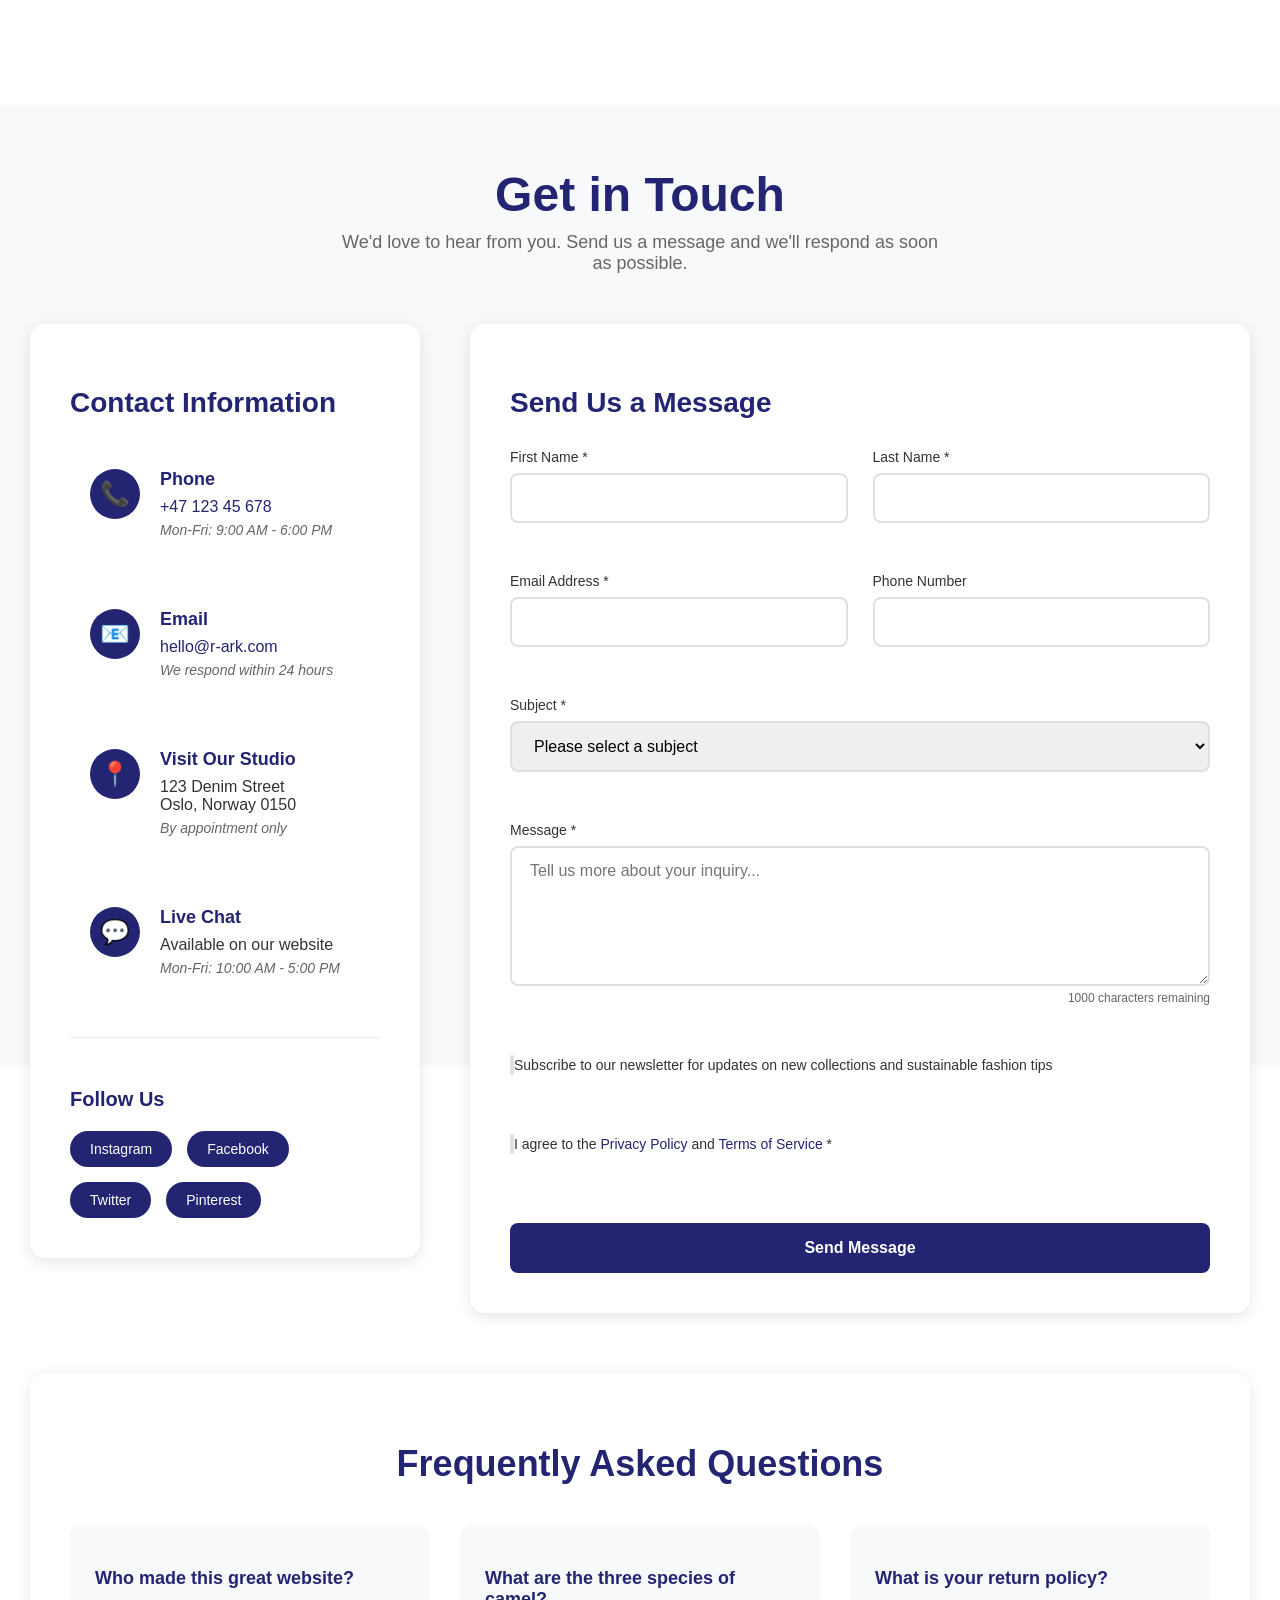
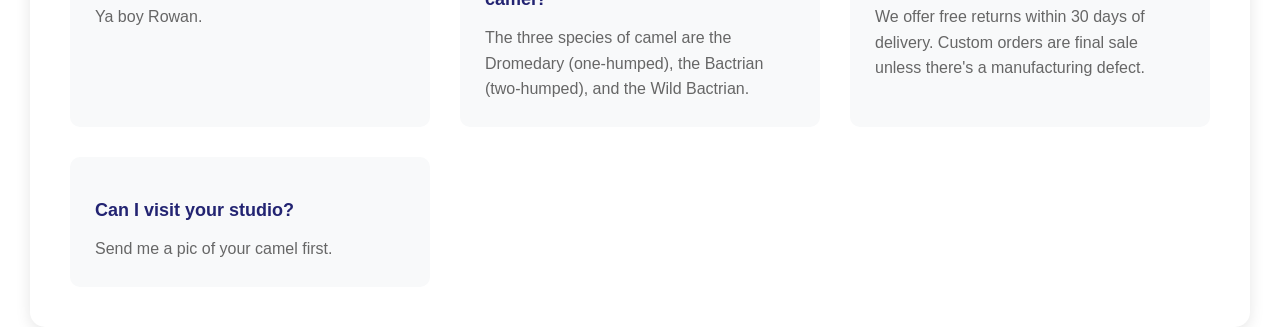
==== pages/contact.html @ 7f6db02d "Reorganize project structure and add comprehensive README - Moved CSS files to css/ directory - Move" ====
<!DOCTYPE html>
<html lang="en">
<head>
	<meta charset="UTF-8">
	<meta name="viewport" content="width=device-width, initial-scale=1.0">
	<title>Contact Us - R-Ark</title>
	<link rel="stylesheet" href="../css/styles.css">
	<link rel="stylesheet" href="../css/contact.css">
</head>
<body>
	<header>
		<div class="logo">R-Ark</div>
		<nav>
			<a href="create-yours.html">Create Yours</a>
			<a href="gallery.html">Gallery</a>
			<a href="../index.html">Our Story</a>
			<a href="materials.html">Materials</a>
			<a href="contact.html" class="active">Contact Us</a>
		</nav>
	</header>
	
	<main class="contact-container">
		<div class="page-header">
			<h1>Get in Touch</h1>
			<p>We'd love to hear from you. Send us a message and we'll respond as soon as possible.</p>
		</div>
		
		<div class="contact-content">
			<div class="contact-info">
				<div class="info-section">
					<h2>Contact Information</h2>
					
					<div class="contact-item">
						<div class="contact-icon">📞</div>
						<div class="contact-details">
							<h3>Phone</h3>
							<p><a href="tel:+4712345678">+47 123 45 678</a></p>
							<span class="availability">Mon-Fri: 9:00 AM - 6:00 PM</span>
						</div>
					</div>
					
					<div class="contact-item">
						<div class="contact-icon">📧</div>
						<div class="contact-details">
							<h3>Email</h3>
							<p><a href="mailto:hello@r-ark.com">hello@r-ark.com</a></p>
							<span class="availability">We respond within 24 hours</span>
						</div>
					</div>
					
					<div class="contact-item">
						<div class="contact-icon">📍</div>
						<div class="contact-details">
							<h3>Visit Our Studio</h3>
							<p>123 Denim Street<br>Oslo, Norway 0150</p>
							<span class="availability">By appointment only</span>
						</div>
					</div>
					
					<div class="contact-item">
						<div class="contact-icon">💬</div>
						<div class="contact-details">
							<h3>Live Chat</h3>
							<p>Available on our website</p>
							<span class="availability">Mon-Fri: 10:00 AM - 5:00 PM</span>
						</div>
					</div>
				</div>
				
				<div class="social-section">
					<h3>Follow Us</h3>
					<div class="social-links">
						<a href="#" class="social-link">Instagram</a>
						<a href="#" class="social-link">Facebook</a>
						<a href="#" class="social-link">Twitter</a>
						<a href="#" class="social-link">Pinterest</a>
					</div>
				</div>
			</div>
			
			<div class="contact-form-section">
				<h2>Send Us a Message</h2>
				<form class="contact-form" id="contactForm">
					<div class="form-row">
						<div class="form-group">
							<label for="firstName">First Name *</label>
							<input type="text" id="firstName" name="firstName" required>
						</div>
						<div class="form-group">
							<label for="lastName">Last Name *</label>
							<input type="text" id="lastName" name="lastName" required>
						</div>
					</div>
					
					<div class="form-row">
						<div class="form-group">
							<label for="email">Email Address *</label>
							<input type="email" id="email" name="email" required>
						</div>
						<div class="form-group">
							<label for="phone">Phone Number</label>
							<input type="tel" id="phone" name="phone">
						</div>
					</div>
					
					<div class="form-group full-width">
						<label for="subject">Subject *</label>
						<select id="subject" name="subject" required>
							<option value="">Please select a subject</option>
							<option value="custom-order">Custom Order Inquiry</option>
							<option value="product-question">Product Question</option>
							<option value="sizing-help">Sizing Help</option>
							<option value="shipping">Shipping & Returns</option>
							<option value="wholesale">Wholesale Inquiry</option>
							<option value="press">Press & Media</option>
							<option value="sustainability">Sustainability Questions</option>
							<option value="general">General Inquiry</option>
							<option value="other">Other</option>
						</select>
					</div>
					
					<div class="form-group full-width">
						<label for="message">Message *</label>
						<textarea id="message" name="message" rows="6" placeholder="Tell us more about your inquiry..." required></textarea>
					</div>
					
					<div class="form-group full-width">
						<label class="checkbox-label">
							<input type="checkbox" id="newsletter" name="newsletter">
							<span class="checkmark"></span>
							Subscribe to our newsletter for updates on new collections and sustainable fashion tips
						</label>
					</div>
					
					<div class="form-group full-width">
						<label class="checkbox-label required">
							<input type="checkbox" id="privacy" name="privacy" required>
							<span class="checkmark"></span>
							I agree to the <a href="#" target="_blank">Privacy Policy</a> and <a href="#" target="_blank">Terms of Service</a> *
						</label>
					</div>
					
					<button type="submit" class="submit-btn">
						<span class="btn-text">Send Message</span>
						<span class="btn-loading">Sending...</span>
					</button>
				</form>
				
				<div class="form-success" id="formSuccess">
					<div class="success-icon">✅</div>
					<h3>Message Sent Successfully!</h3>
					<p>Thank you for contacting us. We'll get back to you within 24 hours.</p>
				</div>
			</div>
		</div>
		
		<div class="faq-section">
			<h2>Frequently Asked Questions</h2>
			<div class="faq-grid">
				<div class="faq-item">
					<h3>Who made this great website?</h3>
					<p>Ya boy Rowan.</p>
				</div>
				<div class="faq-item">
					<h3>What are the three species of camel?</h3>
					<p>The three species of camel are the Dromedary (one-humped), the Bactrian (two-humped), and the Wild Bactrian.</p>
				</div>
				<div class="faq-item">
					<h3>What is your return policy?</h3>
					<p>We offer free returns within 30 days of delivery. Custom orders are final sale unless there's a manufacturing defect.</p>
				</div>
				<div class="faq-item">
					<h3>Can I visit your studio?</h3>
					<p>Send me a pic of your camel first.</p>
				</div>
			</div>
		</div>
	</main>
	
	<script src="../js/contact.js"></script>
</body>
</html>
---- css/styles.css ----
html, body {
    height: 100%;
    margin: 0;
    padding: 0;
    font-family: 'Arial', sans-serif;
}

body {
    margin: 0;
    padding: 0;
    display: flex;
    flex-direction: column;
}

header {
	background: url('resources/d3.jpg');
	background-size: contain;
	padding: 20px;
	display: flex;
	justify-content: space-between;
	align-items: center;
}

header .logo {
	font-size: 56px;
    padding-left: 20px;
	color: white;
}

nav {
	display: flex;
	gap: 30px;
}

nav a {
	color: white;
	text-transform: uppercase;
	font-size: 24px;
	text-decoration: none;
	transition: all 0.3s ease;
}

nav a.active {
	text-decoration: underline;
	font-weight: bold;
}

.main-content {
	background-color: #d3e0e9;
	display: grid;
	grid-template-columns: 4fr 1fr;
    height: 100%;
	padding: 20px;
}

.main-content .left-column {
	color: #232472;
    padding-left: 36px;
	font-size: 16px;
	line-height: 1.5em;
    width: 80%;
}

.main-content .right-column {
	display: flex;
	justify-content: center;
	align-items: center;
	background-color: #001f3f;
	color: white;
	width: 80%;
	font-family: 'Cursive', sans-serif;
}

.testimonials {
	background: url('resources/d3.jpg');
	background-size: contain;
	padding: 20px;
	padding-bottom: 40px;
	overflow: visible; /* Ensure nothing spills out */
}

.testimonials h2 {
	font-size: 48px;
    padding-left: 20px;
	color: white;
	font-weight: bold;
	text-align: left;
	margin-bottom: 30px;
}

.testimonials-container {
	width: 100%;
	overflow: hidden;
	position: relative;
	height: 220px; /* Increased height to properly fit testimonial cards */
	margin-bottom: 20px;
}

.testimonial-grid {
	display: flex;
	flex-direction: row;
	gap: 20px;
	height: 140px;
	position: absolute;
	left: 0;
	animation: scroll 30s linear infinite;
	top: 20px; /* Add space from the top */
}

.testimonial-card {
	background-color: #a2b4eedc;
	padding: 25px;
    height: 140px;
	border-radius: 50px;
	width: 300px;
	flex-shrink: 0;
	margin: 0 10px; /* Add consistent margin between cards */
	box-sizing: border-box;
	display: flex;
	flex-direction: column;
	justify-content: center;
}

.testimonial-card .user-name {
	font-weight: bold;
	color: black;
	font-size: 16px;
	margin-bottom: 3px;
}

.testimonial-card .star-rating {
	color: #ffc107;
	font-size: 14px;
	margin-bottom: 3px;
}

.testimonial-card .date {
	font-size: 12px;
	color: gray;
	margin-bottom: 5px;
}

.testimonial-card .body-text {
	color: #333;
	font-size: 14px;
	line-height: 1.4;
	overflow: hidden;
	text-overflow: ellipsis;
	display: -webkit-box;
	-webkit-line-clamp: 3;
	line-clamp: 3;
	-webkit-box-orient: vertical;
}

@keyframes scroll {
	0% { transform: translateX(0); }
	100% { transform: translateX(calc(-1 * var(--total-width, 100%))); }
}

/* Hide scrollbars */
.testimonial-grid::-webkit-scrollbar,
.testimonials-container::-webkit-scrollbar {
	display: none;
}

/* Add Testimonial Section */
.add-testimonial-section {
	background-color: #f8f9fa;
	padding: 60px 20px;
	margin-top: 20px;
	border-top: 5px solid #232472;
}

.add-testimonial-container {
	max-width: 800px;
	margin: 0 auto;
}

.add-testimonial-section h2 {
	color: #232472;
	font-size: 36px;
	margin-bottom: 30px;
	text-align: center;
}

.testimonial-form {
	background: white;
	padding: 40px;
	border-radius: 15px;
	box-shadow: 0 10px 30px rgba(0,0,0,0.1);
}

.form-group {
	margin-bottom: 25px;
}

.form-group label {
	display: block;
	color: #232472;
	font-weight: bold;
	margin-bottom: 8px;
	font-size: 18px;
}

.form-group input, 
.form-group textarea {
	width: 100%;
	padding: 12px 15px;
	border: 2px solid #dee2e6;
	border-radius: 8px;
	font-size: 16px;
	transition: border-color 0.3s;
}

.form-group input:focus, 
.form-group textarea:focus {
	border-color: #a2b4ee;
	outline: none;
}

.star-input {
	display: flex;
	gap: 10px;
	font-size: 24px;
	cursor: pointer;
}

.star-input .star {
	color: #d1d5db;
	transition: color 0.2s;
}

.star-input .star.active,
.star-input .star:hover,
.star-input .star:hover ~ .star {
	color: #ffc107;
}

.submit-btn {
	background-color: #232472;
	color: white;
	border: none;
	border-radius: 8px;
	padding: 15px 30px;
	font-size: 18px;
	font-weight: bold;
	cursor: pointer;
	transition: background-color 0.3s;
	display: block;
	width: 100%;
	margin-top: 10px;
}

.submit-btn:hover {
	background-color: #1a1b5d;
}
---- css/contact.css ----
/* Contact Page Styles */

.contact-container {
    padding: 30px;
    background-color: #f8f9fa;
    min-height: 100vh;
}

.page-header {
    text-align: center;
    margin-bottom: 50px;
}

.page-header h1 {
    color: #232472;
    font-size: 48px;
    margin-bottom: 10px;
    font-weight: bold;
}

.page-header p {
    color: #666;
    font-size: 18px;
    margin: 0;
    max-width: 600px;
    margin: 0 auto;
}

/* Contact Content Layout */
.contact-content {
    display: grid;
    grid-template-columns: 1fr 2fr;
    gap: 50px;
    margin-bottom: 60px;
    max-width: 1400px;
    margin-left: auto;
    margin-right: auto;
}

/* Contact Info Section */
.contact-info {
    background-color: white;
    border-radius: 15px;
    padding: 40px;
    box-shadow: 0 4px 15px rgba(0, 0, 0, 0.1);
    height: fit-content;
}

.info-section h2 {
    color: #232472;
    font-size: 28px;
    margin-bottom: 30px;
    font-weight: bold;
}

.contact-item {
    display: flex;
    align-items: flex-start;
    gap: 20px;
    margin-bottom: 30px;
    padding: 20px;
    border-radius: 10px;
    transition: background-color 0.3s ease;
}

.contact-item:hover {
    background-color: #f8f9fa;
}

.contact-icon {
    font-size: 24px;
    background-color: #232472;
    color: white;
    width: 50px;
    height: 50px;
    border-radius: 50%;
    display: flex;
    align-items: center;
    justify-content: center;
    flex-shrink: 0;
}

.contact-details h3 {
    color: #232472;
    font-size: 18px;
    margin: 0 0 8px 0;
    font-weight: bold;
}

.contact-details p {
    margin: 0 0 5px 0;
    color: #333;
}

.contact-details a {
    color: #232472;
    text-decoration: none;
    font-weight: 500;
}

.contact-details a:hover {
    text-decoration: underline;
}

.availability {
    font-size: 14px;
    color: #666;
    font-style: italic;
}

/* Social Section */
.social-section {
    margin-top: 40px;
    padding-top: 30px;
    border-top: 1px solid #eee;
}

.social-section h3 {
    color: #232472;
    font-size: 20px;
    margin-bottom: 20px;
}

.social-links {
    display: flex;
    gap: 15px;
    flex-wrap: wrap;
}

.social-link {
    padding: 10px 20px;
    background-color: #232472;
    color: white;
    text-decoration: none;
    border-radius: 25px;
    font-size: 14px;
    font-weight: 500;
    transition: all 0.3s ease;
}

.social-link:hover {
    background-color: #1a1b5d;
    transform: translateY(-2px);
}

/* Contact Form Section */
.contact-form-section {
    background-color: white;
    border-radius: 15px;
    padding: 40px;
    box-shadow: 0 4px 15px rgba(0, 0, 0, 0.1);
    position: relative;
    min-width: 0; /* Prevents grid overflow */
}

.contact-form-section h2 {
    color: #232472;
    font-size: 28px;
    margin-bottom: 30px;
    font-weight: bold;
}

/* Form Styles */
.contact-form {
    display: flex;
    flex-direction: column;
    gap: 25px;
    width: 100%;
}

.form-row {
    display: grid;
    grid-template-columns: 1fr 1fr;
    gap: 25px;
}

.form-group {
    display: flex;
    flex-direction: column;
}

.form-group.full-width {
    grid-column: span 2;
}

.form-group label {
    color: #333;
    font-weight: 500;
    margin-bottom: 8px;
    font-size: 14px;
}

.form-group input,
.form-group select,
.form-group textarea {
    padding: 14px 18px;
    border: 2px solid #e0e0e0;
    border-radius: 8px;
    font-size: 16px;
    transition: border-color 0.3s ease;
    font-family: inherit;
    width: 100%;
    box-sizing: border-box;
}

.form-group input:focus,
.form-group select:focus,
.form-group textarea:focus {
    outline: none;
    border-color: #232472;
    box-shadow: 0 0 0 3px rgba(35, 36, 114, 0.1);
}

.form-group textarea {
    resize: vertical;
    min-height: 120px;
}

/* Checkbox Styles */
.checkbox-label {
    display: flex;
    align-items: flex-start;
    gap: 12px;
    cursor: pointer;
    font-size: 14px;
    line-height: 1.5;
}

.checkbox-label input[type="checkbox"] {
    opacity: 0;
    position: absolute;
}

.checkmark {
    width: 20px;
    height: 20px;
    border: 2px solid #e0e0e0;
    border-radius: 4px;
    background-color: white;
    transition: all 0.3s ease;
    flex-shrink: 0;
    position: relative;
    margin-top: 2px;
}

.checkbox-label input[type="checkbox"]:checked + .checkmark {
    background-color: #232472;
    border-color: #232472;
}

.checkbox-label input[type="checkbox"]:checked + .checkmark::after {
    content: "✓";
    position: absolute;
    color: white;
    font-size: 14px;
    font-weight: bold;
    top: 50%;
    left: 50%;
    transform: translate(-50%, -50%);
}

.checkbox-label a {
    color: #232472;
    text-decoration: none;
}

.checkbox-label a:hover {
    text-decoration: underline;
}

/* Submit Button */
.submit-btn {
    background-color: #232472;
    color: white;
    border: none;
    padding: 16px 32px;
    border-radius: 8px;
    font-size: 16px;
    font-weight: bold;
    cursor: pointer;
    transition: all 0.3s ease;
    position: relative;
    overflow: hidden;
}

.submit-btn:hover {
    background-color: #1a1b5d;
    transform: translateY(-2px);
}

.submit-btn:disabled {
    background-color: #ccc;
    cursor: not-allowed;
    transform: none;
}

.btn-loading {
    display: none;
}

.submit-btn.loading .btn-text {
    display: none;
}

.submit-btn.loading .btn-loading {
    display: inline;
}

/* Success Message */
.form-success {
    display: none;
    text-align: center;
    padding: 40px;
    background-color: #e8f5e8;
    border-radius: 10px;
    margin-top: 20px;
}

.form-success.show {
    display: block;
}

.success-icon {
    font-size: 48px;
    margin-bottom: 20px;
}

.form-success h3 {
    color: #2e7d32;
    margin-bottom: 10px;
}

.form-success p {
    color: #666;
    margin: 0;
}

/* FAQ Section */
.faq-section {
    max-width: 1200px;
    margin: 0 auto;
    background-color: white;
    border-radius: 15px;
    padding: 40px;
    box-shadow: 0 4px 15px rgba(0, 0, 0, 0.1);
}

.faq-section h2 {
    color: #232472;
    font-size: 36px;
    text-align: center;
    margin-bottom: 40px;
    font-weight: bold;
}

.faq-grid {
    display: grid;
    grid-template-columns: repeat(auto-fit, minmax(300px, 1fr));
    gap: 30px;
}

.faq-item {
    padding: 25px;
    border-radius: 10px;
    background-color: #f8f9fa;
    transition: transform 0.3s ease;
}

.faq-item:hover {
    transform: translateY(-3px);
}

.faq-item h3 {
    color: #232472;
    font-size: 18px;
    margin-bottom: 15px;
    font-weight: bold;
}

.faq-item p {
    color: #666;
    line-height: 1.6;
    margin: 0;
}

/* Responsive Design */
@media (max-width: 768px) {
    .contact-container {
        padding: 20px;
    }
    
    .page-header h1 {
        font-size: 36px;
    }
    
    .contact-content {
        grid-template-columns: 1fr;
        gap: 30px;
        max-width: 100%;
    }
    
    .contact-info,
    .contact-form-section {
        padding: 30px 25px;
    }
    
    .form-row {
        grid-template-columns: 1fr;
        gap: 20px;
    }
    
    .form-group.full-width {
        grid-column: span 1;
    }
    
    .contact-item {
        padding: 15px;
    }
    
    .faq-section {
        padding: 30px 20px;
    }
    
    .faq-section h2 {
        font-size: 28px;
    }
    
    .social-links {
        justify-content: center;
    }
}

@media (max-width: 480px) {
    .page-header h1 {
        font-size: 28px;
    }
    
    .page-header p {
        font-size: 16px;
    }
    
    .contact-icon {
        width: 40px;
        height: 40px;
        font-size: 20px;
    }
    
    .faq-grid {
        grid-template-columns: 1fr;
        gap: 20px;
    }
    
    .submit-btn {
        padding: 14px 28px;
        font-size: 14px;
    }
}
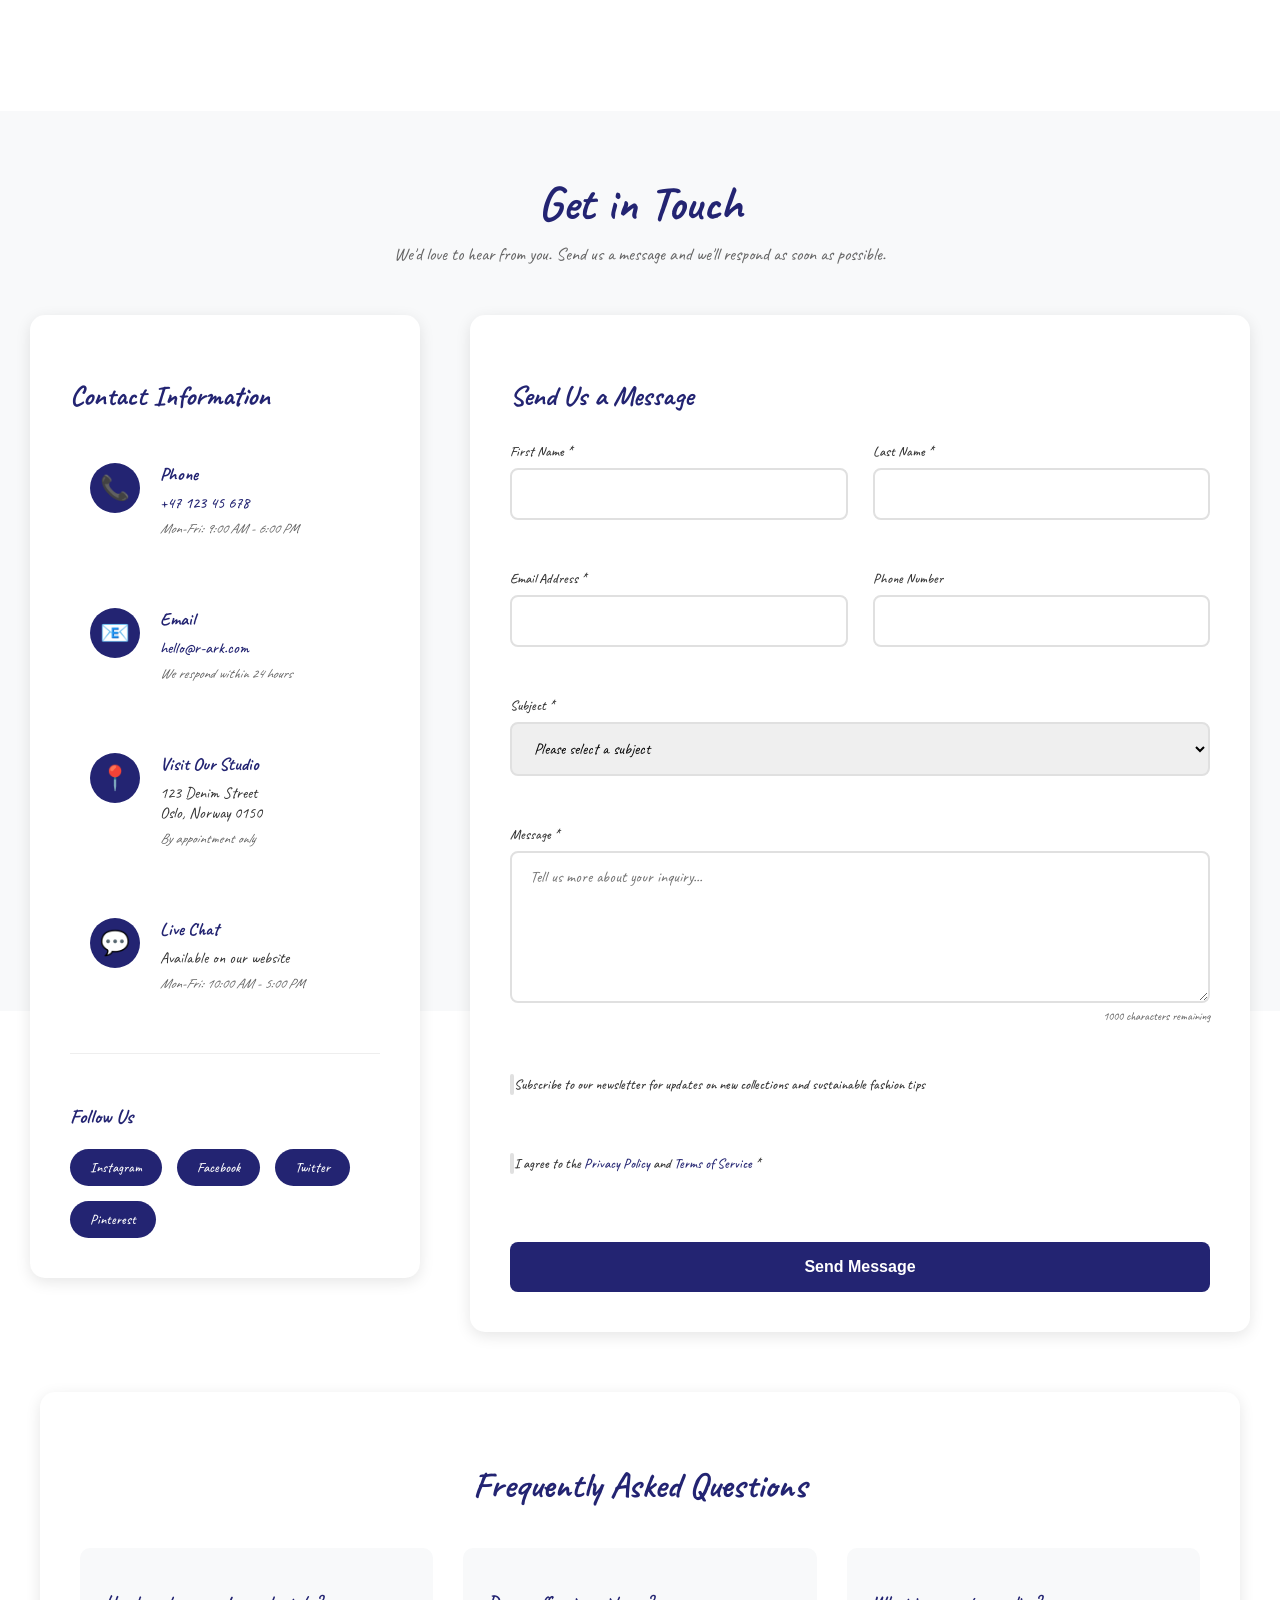
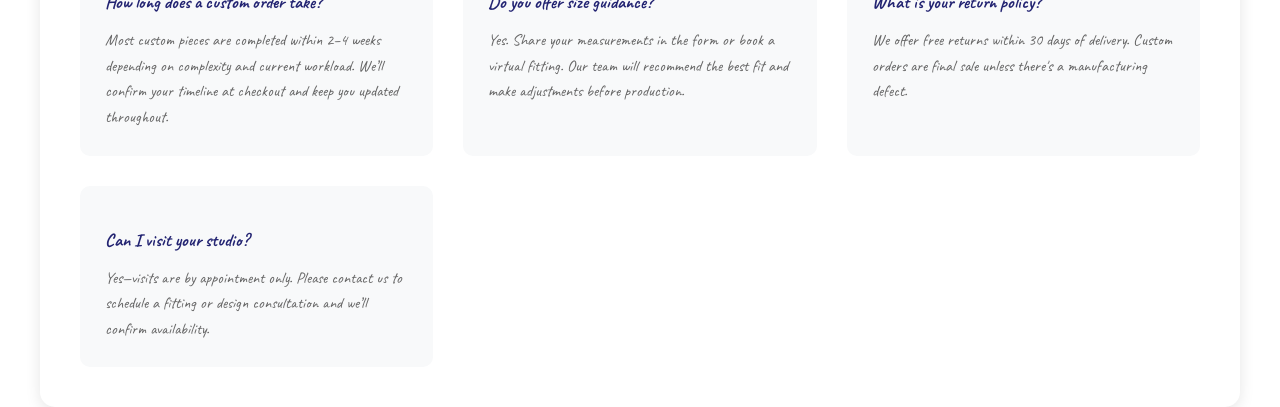
==== commit 7ef06335: "Updated aestetics" ====
--- a/pages/contact.html
+++ b/pages/contact.html
@@ -158,12 +158,12 @@
 			<h2>Frequently Asked Questions</h2>
 			<div class="faq-grid">
 				<div class="faq-item">
-					<h3>Who made this great website?</h3>
-					<p>Ya boy Rowan.</p>
+					<h3>How long does a custom order take?</h3>
+					<p>Most custom pieces are completed within 2–4 weeks depending on complexity and current workload. We’ll confirm your timeline at checkout and keep you updated throughout.</p>
 				</div>
 				<div class="faq-item">
-					<h3>What are the three species of camel?</h3>
-					<p>The three species of camel are the Dromedary (one-humped), the Bactrian (two-humped), and the Wild Bactrian.</p>
+					<h3>Do you offer size guidance?</h3>
+					<p>Yes. Share your measurements in the form or book a virtual fitting. Our team will recommend the best fit and make adjustments before production.</p>
 				</div>
 				<div class="faq-item">
 					<h3>What is your return policy?</h3>
@@ -171,7 +171,7 @@
 				</div>
 				<div class="faq-item">
 					<h3>Can I visit your studio?</h3>
-					<p>Send me a pic of your camel first.</p>
+					<p>Yes—visits are by appointment only. Please contact us to schedule a fitting or design consultation and we’ll confirm availability.</p>
 				</div>
 			</div>
 		</div>
--- a/css/styles.css
+++ b/css/styles.css
@@ -1,8 +1,20 @@
+@import url('https://fonts.googleapis.com/css2?family=Gravitas+One&family=Caveat:wght@400;500;600;700&family=Roboto:wght@400;500;700&display=swap');
+
 html, body {
-    height: 100%;
-    margin: 0;
-    padding: 0;
-    font-family: 'Arial', sans-serif;
+	height: 100%;
+	margin: 0;
+	padding: 0;
+	font-family: 'Caveat', cursive;
+	box-sizing: border-box;
+}
+
+*, *::before, *::after {
+	box-sizing: inherit;
+}
+
+img, picture, video, canvas, svg {
+	display: block;
+	max-width: 100%;
 }
 
 body {
@@ -13,8 +25,10 @@
 }
 
 header {
-	background: url('resources/d3.jpg');
-	background-size: contain;
+	background: url('../resources/d3.jpg');
+	background-size: cover;
+	background-position: center;
+	background-repeat: no-repeat;
 	padding: 20px;
 	display: flex;
 	justify-content: space-between;
@@ -22,6 +36,7 @@
 }
 
 header .logo {
+	font-family: 'Gravitas One', serif;
 	font-size: 56px;
     padding-left: 20px;
 	color: white;
@@ -30,9 +45,16 @@
 nav {
 	display: flex;
 	gap: 30px;
-}
+	overflow-x: auto;
+	-webkit-overflow-scrolling: touch;
+}
+
+/* Hide nav scrollbar on small screens */
+nav::-webkit-scrollbar { display: none; }
+nav { scrollbar-width: none; }
 
 nav a {
+	font-family: 'Roboto', sans-serif;
 	color: white;
 	text-transform: uppercase;
 	font-size: 24px;
@@ -46,41 +68,47 @@
 }
 
 .main-content {
-	background-color: #d3e0e9;
+	background-color: #f8f9fa;
 	display: grid;
 	grid-template-columns: 4fr 1fr;
-    height: 100%;
+    min-height: auto;
 	padding: 20px;
+    gap: 20px;
+    margin-bottom: 40px;
 }
 
 .main-content .left-column {
 	color: #232472;
     padding-left: 36px;
-	font-size: 16px;
+	font-size: 24px;
 	line-height: 1.5em;
-    width: 80%;
 }
 
 .main-content .right-column {
 	display: flex;
 	justify-content: center;
 	align-items: center;
-	background-color: #001f3f;
-	color: white;
-	width: 80%;
-	font-family: 'Cursive', sans-serif;
+	background-color: #232472;
+	color: white;
+	font-family: 'Caveat', cursive;
+	border-radius: 10px;
+	box-shadow: 0 4px 15px rgba(0, 0, 0, 0.1);
+    padding: 20px;
 }
 
 .testimonials {
-	background: url('resources/d3.jpg');
-	background-size: contain;
+	background: url('../resources/d3.jpg');
+	background-size: cover;
+	background-position: center;
+	background-repeat: no-repeat;
 	padding: 20px;
 	padding-bottom: 40px;
 	overflow: visible; /* Ensure nothing spills out */
 }
 
 .testimonials h2 {
-	font-size: 48px;
+	font-family: 'Gravitas One', serif;
+	font-size: 56px;
     padding-left: 20px;
 	color: white;
 	font-weight: bold;
@@ -108,48 +136,54 @@
 }
 
 .testimonial-card {
-	background-color: #a2b4eedc;
-	padding: 25px;
-    height: 140px;
-	border-radius: 50px;
-	width: 300px;
-	flex-shrink: 0;
-	margin: 0 10px; /* Add consistent margin between cards */
-	box-sizing: border-box;
-	display: flex;
-	flex-direction: column;
-	justify-content: center;
+    background: rgba(255, 255, 255, 0.10);
+    -webkit-backdrop-filter: blur(6px);
+    backdrop-filter: blur(6px);
+    padding: 25px;
+    border-radius: 15px;
+    width: 300px;
+	height:fit-content;
+    flex-shrink: 0;
+    margin: 0 10px;
+    box-sizing: border-box;
+    display: flex;
+    flex-direction: column;
+    justify-content: center;
+    box-shadow: 0 8px 24px rgba(0, 0, 0, 0.35);
+    border: 1px solid rgba(255, 255, 255, 0.12);
+    opacity: 1;
+    color: #ffffff;
 }
 
 .testimonial-card .user-name {
-	font-weight: bold;
-	color: black;
-	font-size: 16px;
-	margin-bottom: 3px;
+    font-weight: bold;
+    color: #ffffff;
+    font-size: 28px;
+    margin-bottom: 3px;
 }
 
 .testimonial-card .star-rating {
-	color: #ffc107;
-	font-size: 14px;
-	margin-bottom: 3px;
+    color: #ffc107;
+    font-size: 20px;
+    margin-bottom: 3px;
 }
 
 .testimonial-card .date {
-	font-size: 12px;
-	color: gray;
-	margin-bottom: 5px;
+    font-size: 16px;
+    color: rgba(255,255,255,0.85);
+    margin-bottom: 5px;
 }
 
 .testimonial-card .body-text {
-	color: #333;
-	font-size: 14px;
-	line-height: 1.4;
-	overflow: hidden;
-	text-overflow: ellipsis;
-	display: -webkit-box;
-	-webkit-line-clamp: 3;
-	line-clamp: 3;
-	-webkit-box-orient: vertical;
+    color: rgba(255,255,255,0.95);
+    font-size: 18px;
+    line-height: 1.4;
+    overflow: hidden;
+    text-overflow: ellipsis;
+    display: -webkit-box;
+    -webkit-line-clamp: 3;
+    line-clamp: 3;
+    -webkit-box-orient: vertical;
 }
 
 @keyframes scroll {
@@ -178,7 +212,7 @@
 
 .add-testimonial-section h2 {
 	color: #232472;
-	font-size: 36px;
+	font-size: 48px;
 	margin-bottom: 30px;
 	text-align: center;
 }
@@ -199,7 +233,7 @@
 	color: #232472;
 	font-weight: bold;
 	margin-bottom: 8px;
-	font-size: 18px;
+	font-size: 24px;
 }
 
 .form-group input, 
@@ -253,4 +287,65 @@
 
 .submit-btn:hover {
 	background-color: #1a1b5d;
-}+}
+
+/* Responsive: global breakpoints */
+@media (max-width: 992px) {
+	header .logo {
+		font-size: 42px;
+		padding-left: 10px;
+	}
+	nav {
+		gap: 16px;
+	}
+	nav a {
+		font-size: 18px;
+	}
+	.main-content {
+		grid-template-columns: 1fr; /* stack columns */
+		gap: 16px;
+        margin-bottom: 30px;
+	}
+	.main-content .left-column,
+	.main-content .right-column {
+		width: 100%;
+		padding-left: 0;
+	}
+	.testimonials h2 {
+		font-size: 36px;
+	}
+	.testimonials-container {
+		height: 200px;
+	}
+	.testimonial-grid { height: 130px; }
+	.testimonial-card {
+		width: 260px;
+		height: 130px;
+		padding: 20px;
+	}
+}
+
+@media (max-width: 768px) {
+	header { padding: 14px; }
+	header .logo { font-size: 34px; }
+	nav a { font-size: 16px; }
+
+	.testimonials h2 { font-size: 28px; }
+	.testimonials-container { height: 180px; }
+	.testimonial-grid { height: 120px; top: 16px; }
+	.testimonial-card { width: 220px; height: 120px; padding: 16px; }
+	.testimonial-card .user-name { font-size: 14px; }
+	.testimonial-card .star-rating { font-size: 12px; }
+	.testimonial-card .date { font-size: 11px; }
+	.testimonial-card .body-text { font-size: 12px; -webkit-line-clamp: 2; line-clamp: 2; }
+}
+
+@media (max-width: 480px) {
+	header { padding: 12px; }
+	header .logo { font-size: 28px; }
+	nav { gap: 12px; }
+	nav a { font-size: 14px; }
+
+	.main-content { padding: 14px; margin-bottom: 24px; }
+	.testimonials { padding: 14px; }
+}
